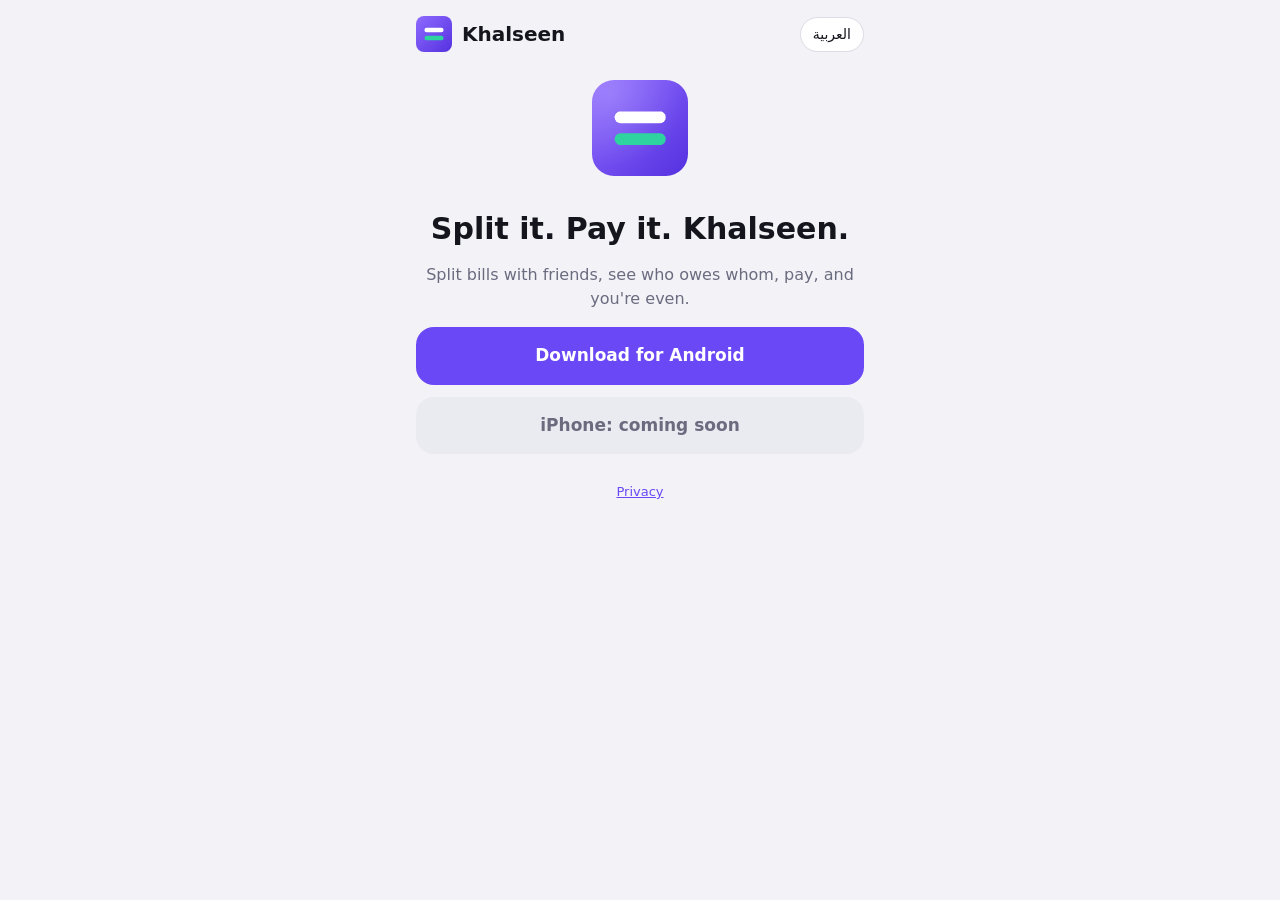
==== app.html @ 9996fef7 "Update pages from the app repo (web/)" ====
<!doctype html>
<html lang="en">
<head>
  <meta charset="utf-8">
  <meta name="viewport" content="width=device-width, initial-scale=1, viewport-fit=cover">
  <title>Get Khalseen</title>
  <meta name="description" content="Khalseen: split bills with friends, pay, and you're even.">
  <link rel="icon" href="icon.png">
  <style>
    :root { --bg: #f2f2f7; --card: #ffffff; --alt: #eaeaf1; --text: #15151d; --muted: #6b6b80; --border: #dcdce5; --primary: #6a48f5; --on-primary: #ffffff; }
    @media (prefers-color-scheme: dark) {
      :root { --bg: #0b0b10; --card: #15151d; --alt: #1e1e29; --text: #f5f5f7; --muted: #8c8ca1; --border: #272734; --primary: #7c5cff; }
    }
    * { box-sizing: border-box; }
    html, body { margin: 0; background: var(--bg); color: var(--text); }
    body { font: 16px/1.5 system-ui, -apple-system, "Segoe UI", Roboto, "Noto Sans Arabic", Tahoma, sans-serif; }
    main { max-width: 480px; margin: 0 auto; padding: 16px 16px 48px; text-align: center; }
    .top { display: flex; align-items: center; gap: 10px; text-align: start; }
    .top .brand { font-weight: 900; font-size: 20px; flex: 1; }
    .lang { border: 1px solid var(--border); background: var(--card); color: var(--text); border-radius: 999px; padding: 6px 12px; font: inherit; font-size: 14px; }
    h1 { font-size: 30px; margin: 28px 0 6px; line-height: 1.2; }
    .muted { color: var(--muted); }
    .btn { display: block; width: 100%; border: 0; border-radius: 18px; padding: 16px; font: inherit; font-weight: 800; font-size: 17px; background: var(--primary); color: var(--on-primary); text-decoration: none; margin-top: 12px; }
    .btn.secondary { background: var(--alt); color: var(--muted); }
    footer { margin-top: 28px; font-size: 13px; color: var(--muted); }
    footer a { color: var(--primary); }
  </style>
</head>
<body>
<main id="app"></main>
<script>
// Khalseen download page. Until the Play Store listing is live, Android gets the latest test build.
const ANDROID_URL = 'https://expo.dev/artifacts/eas/T4HfkN8eWPGmh4l5qCJ7Xju48f_U3-mgTGh7l00_WIE.apk';

const TEXTS = {
  en: { brand: 'Khalseen', switchTo: 'العربية', tagline: 'Split it. Pay it. Khalseen.', sub: 'Split bills with friends, see who owes whom, pay, and you\'re even.', android: 'Download for Android', ios: 'iPhone: coming soon', privacy: 'Privacy' },
  ar: { brand: 'خالصين', switchTo: 'English', tagline: 'قسّمها، ادفعها، وخالصين.', sub: 'قسّم الفواتير مع أصحابك، اعرف مين عليه لمين، ادفع، وخلاص خالصين.', android: 'نزّله لأندرويد', ios: 'آيفون: قريب', privacy: 'الخصوصية' },
  fr: { brand: 'Khalseen', switchTo: 'العربية', tagline: 'Partage. Paie. Khalseen.', sub: "Partage l'addition entre amis, vois qui doit quoi, paie, et vous êtes quittes.", android: 'Télécharger pour Android', ios: 'iPhone : bientôt', privacy: 'Confidentialité' },
  de: { brand: 'Khalseen', switchTo: 'العربية', tagline: 'Teilen. Zahlen. Khalseen.', sub: 'Teile Rechnungen mit Freunden, sieh, wer wem was schuldet, zahle, und ihr seid quitt.', android: 'Für Android herunterladen', ios: 'iPhone: bald verfügbar', privacy: 'Datenschutz' },
};
const store = {
  get(k) { try { return localStorage.getItem(k); } catch { return null; } },
  set(k, v) { try { localStorage.setItem(k, v); } catch {} },
};
let lang = store.get('lang') || (navigator.language || 'en').slice(0, 2);
if (!TEXTS[lang]) lang = 'en';
const tr = (key) => TEXTS[lang][key];
const esc = (s) => String(s ?? '').replace(/[&<>"']/g, (c) => ({ '&': '&amp;', '<': '&lt;', '>': '&gt;', '"': '&quot;', "'": '&#39;' }[c]));

function render() {
  document.documentElement.lang = lang;
  document.documentElement.dir = lang === 'ar' ? 'rtl' : 'ltr';
  document.getElementById('app').innerHTML = `
    <div class="top">
      <svg width="36" height="36" viewBox="0 0 100 100" aria-hidden="true"><defs><linearGradient id="g" x1="0" y1="0" x2="1" y2="1"><stop offset="0" stop-color="#8E6BFF"/><stop offset="1" stop-color="#5530E0"/></linearGradient></defs><rect width="100" height="100" rx="22.5" fill="url(#g)"/><rect x="23.4" y="32.4" width="53.2" height="12.4" rx="6.2" fill="#fff"/><rect x="23.4" y="55.2" width="53.2" height="12.4" rx="6.2" fill="#2ED3A0"/></svg>
      <div class="brand">${esc(tr('brand'))}</div>
      <button class="lang" id="lang">${esc(tr('switchTo'))}</button>
    </div>
    <img src="icon.png" alt="" width="96" height="96" style="border-radius:22px;margin-top:28px">
    <h1>${esc(tr('tagline'))}</h1>
    <p class="muted">${esc(tr('sub'))}</p>
    <a class="btn" href="${esc(ANDROID_URL)}">${esc(tr('android'))}</a>
    <span class="btn secondary">${esc(tr('ios'))}</span>
    <footer><a href="privacy.html">${esc(tr('privacy'))}</a></footer>`;
  document.getElementById('lang').onclick = () => {
    lang = lang === 'ar' ? 'en' : 'ar';
    store.set('lang', lang);
    render();
  };
}
render();
</script>
</body>
</html>
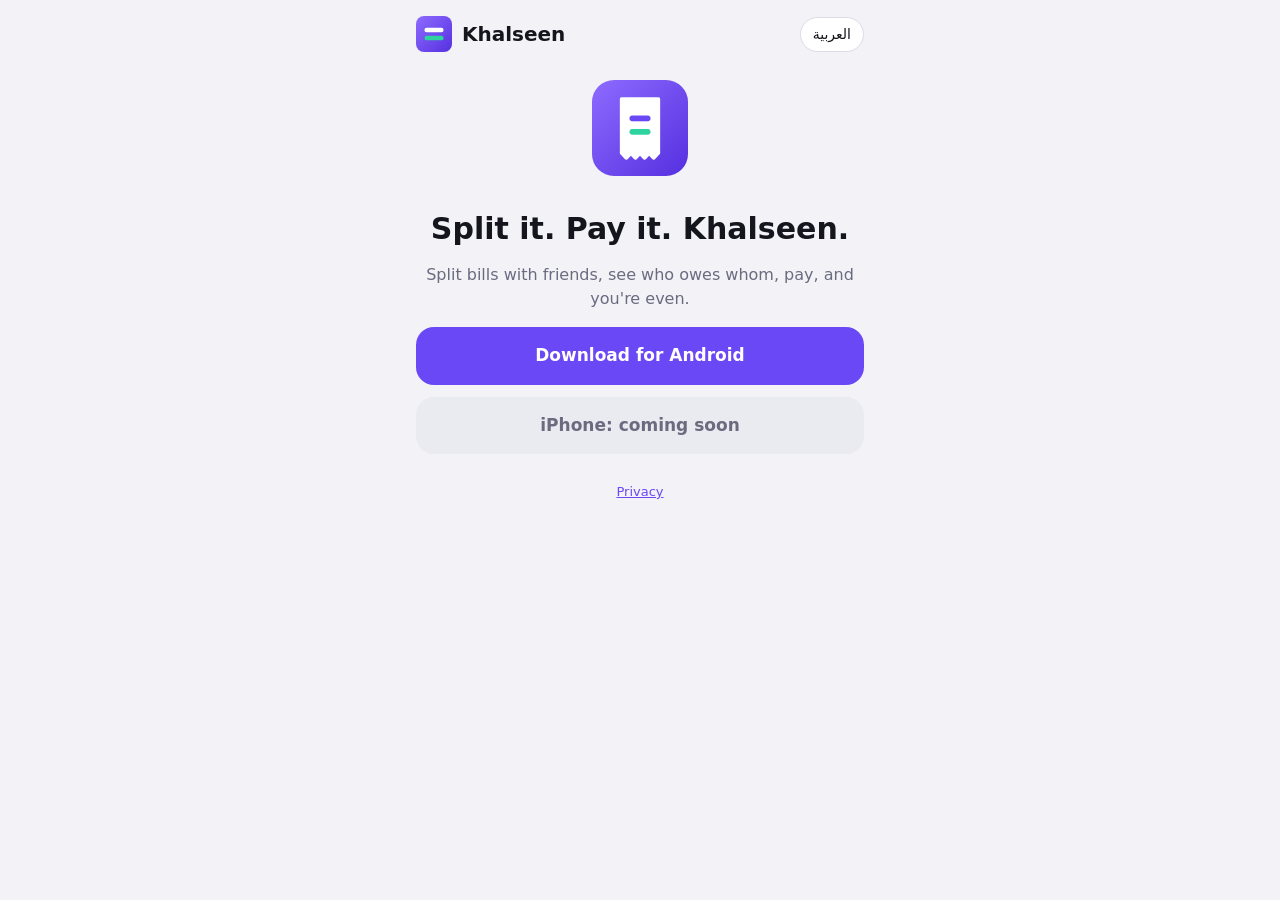
==== commit a56382c9: "Update pages from the app repo (web/)" ====
--- a/app.html
+++ b/app.html
@@ -30,7 +30,7 @@
 <main id="app"></main>
 <script>
 // Khalseen download page. Until the Play Store listing is live, Android gets the latest test build.
-const ANDROID_URL = 'https://expo.dev/artifacts/eas/T4HfkN8eWPGmh4l5qCJ7Xju48f_U3-mgTGh7l00_WIE.apk';
+const ANDROID_URL = 'https://expo.dev/artifacts/eas/YvQg7BdPzDJnJnaK8OkUvdyEJScNAHGTisg1XnGV4zI.apk';
 
 const TEXTS = {
   en: { brand: 'Khalseen', switchTo: 'العربية', tagline: 'Split it. Pay it. Khalseen.', sub: 'Split bills with friends, see who owes whom, pay, and you\'re even.', android: 'Download for Android', ios: 'iPhone: coming soon', privacy: 'Privacy' },
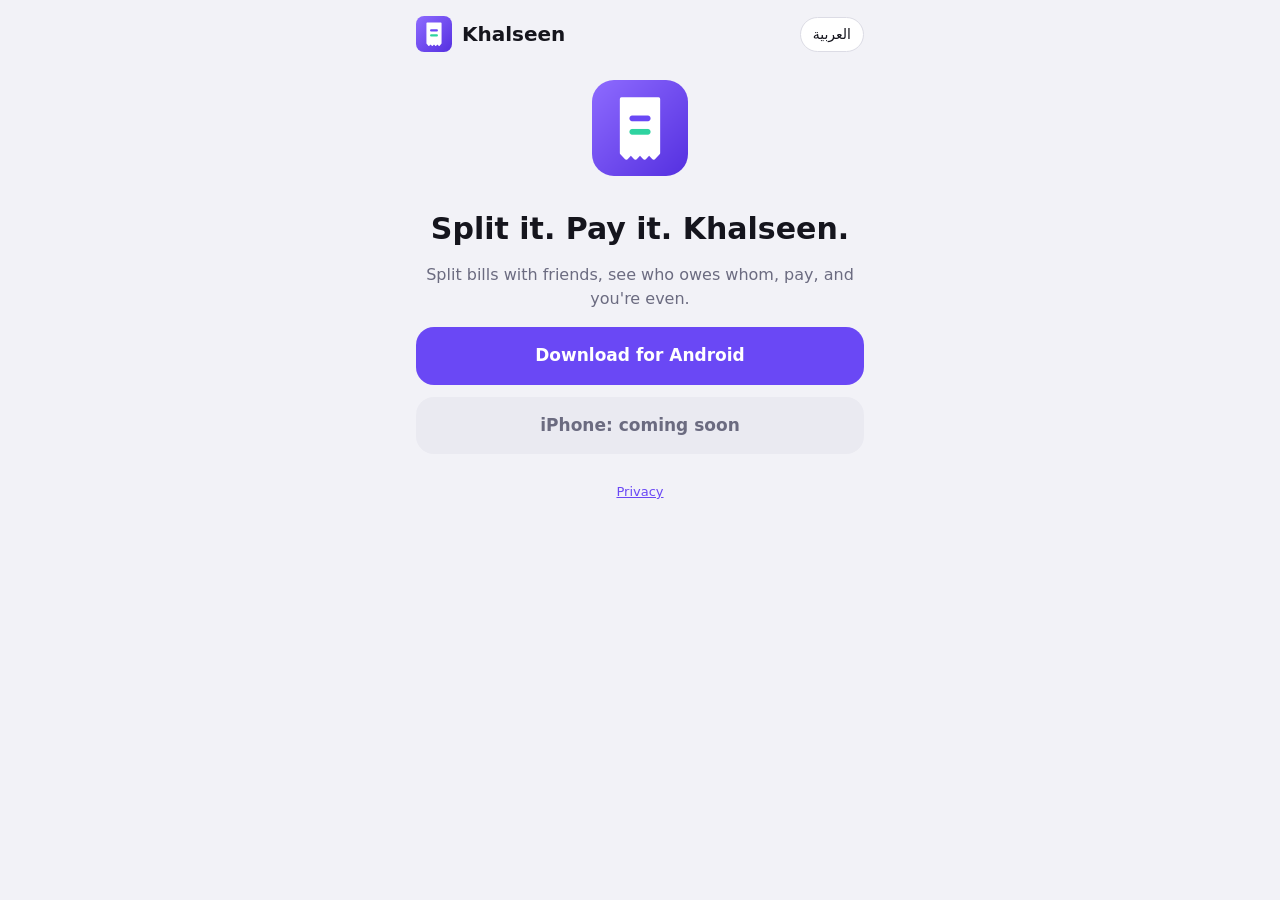
==== commit da168b3e: "Update pages from the app repo (web/)" ====
--- a/app.html
+++ b/app.html
@@ -52,7 +52,7 @@
   document.documentElement.dir = lang === 'ar' ? 'rtl' : 'ltr';
   document.getElementById('app').innerHTML = `
     <div class="top">
-      <svg width="36" height="36" viewBox="0 0 100 100" aria-hidden="true"><defs><linearGradient id="g" x1="0" y1="0" x2="1" y2="1"><stop offset="0" stop-color="#8E6BFF"/><stop offset="1" stop-color="#5530E0"/></linearGradient></defs><rect width="100" height="100" rx="22.5" fill="url(#g)"/><rect x="23.4" y="32.4" width="53.2" height="12.4" rx="6.2" fill="#fff"/><rect x="23.4" y="55.2" width="53.2" height="12.4" rx="6.2" fill="#2ED3A0"/></svg>
+      <svg width="36" height="36" viewBox="0 0 100 100" aria-hidden="true"><defs><linearGradient id="g" x1="0" y1="0" x2="1" y2="1"><stop offset="0" stop-color="#8E6BFF"/><stop offset="1" stop-color="#5530E0"/></linearGradient></defs><rect width="100" height="100" rx="22.5" fill="url(#g)"/><path d="M31 20 H69 V76 L64.25 81 L59.5 76 L54.75 81 L50 76 L45.25 81 L40.5 76 L35.75 81 L31 76 Z" fill="#fff" stroke="#fff" stroke-width="4" stroke-linejoin="round"/><rect x="39" y="37" width="22" height="6" rx="3" fill="#6A48F5"/><rect x="39" y="51" width="22" height="6" rx="3" fill="#2ED3A0"/></svg>
       <div class="brand">${esc(tr('brand'))}</div>
       <button class="lang" id="lang">${esc(tr('switchTo'))}</button>
     </div>
